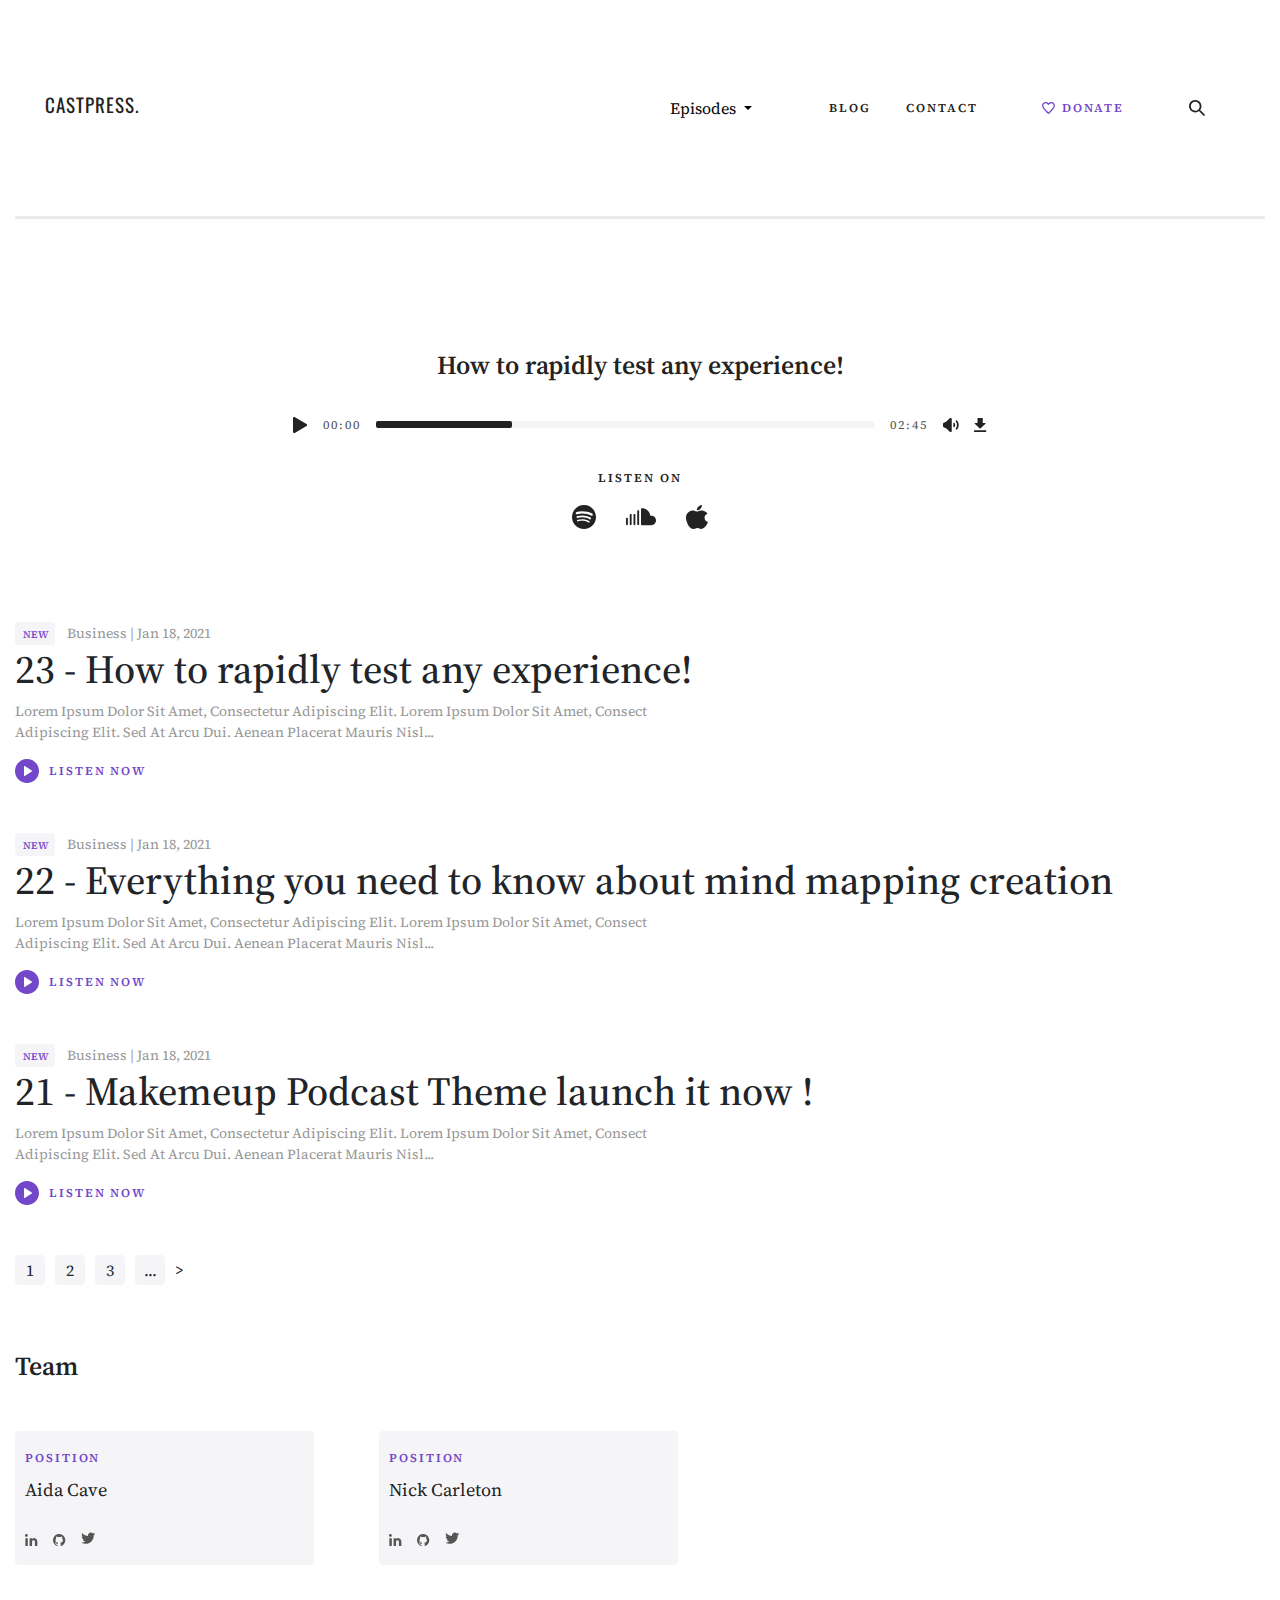
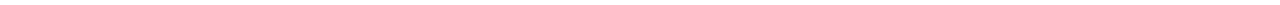
==== index.html @ 705ecdee "team-sec" ====
<!DOCTYPE html>
<html lang="en">

<head>
    <meta charset="UTF-8">
    <meta name="viewport" content="width=device-width, initial-scale=1.0">

    <link href="https://stackpath.bootstrapcdn.com/bootstrap/4.5.2/css/bootstrap.min.css" rel="stylesheet">
    <link rel="stylesheet" href="./styles/style.css">
    <title>CasstPress</title>
</head>

<body>
    <header>
        <nav class="container">
            <div class="nav-box">
                <h5>Castpress.</h5>
                <div class="nav-links">

                    <div class="dropdown">
                        <button class="btn dropdown-toggle" type="button" data-bs-toggle="dropdown"
                            aria-expanded="false">
                            Episodes
                        </button>
                        <ul class="dropdown-menu dropdown-menu-dark">
                            <li><a class="dropdown-item active" href="./index.html">Home</a></li>
                            <li><a class="dropdown-item" href="./pages/about.html">Episode Single</a></li>



                        </ul>
                    </div>
                    <a href="#">Blog</a>
                    <a href="#">Contact</a>
                    <div class="donate">
                        <img src="./assets/icons/heart-icon.svg" alt="">
                        <a href="#">Donate</a>
                    </div>
                    <img src="./assets/icons/search-icon.svg" alt="">

                </div>
            </div>
        </nav>
    </header>
    <section class="pleyslist-sec">
        <div class="pleylist-img">
            <img src="./assets/imgs/section1-img.svg" alt="">
            <h1>How to rapidly test any experience!</h1>
        </div>
        <div class="pleyer-sec">
            <img src="./assets/icons/pley-icon.svg" alt="">
            <p>00:00</p>
            <div class="track-bar">
                <div class="bar"></div>
            </div>
            <p>02:45</p>
            <img src="./assets/icons/volume-icon.svg" alt="">
            <img src="./assets/icons/dowload-icon.svg" alt="">

        </div>
        <div class="music-aps">
            <p>Listen on</p>
            <div>
                <img src="./assets/icons/spotyfy-icon.svg" alt="">
                <img src="./assets/icons/soundcloud-icon.svg" alt="">
                <img src="./assets/icons/apple-icon.svg" alt="">
            </div>

        </div>


    </section>
    <section class="texts-sec container">
        <div class="texts">
            <div class="sec-bc">

                <div class="text-with-bc">
                    <p>New</p>
                </div>
                <p>Business | Jan 18, 2021</p>
            </div>
            <h1>23 - How to rapidly test any experience!</h1>
            <p>Lorem ipsum dolor sit amet, consectetur adipiscing elit. Lorem ipsum dolor sit amet, consect <br>
                adipiscing
                elit.
                Sed at arcu dui. Aenean placerat mauris nisl...</p>
            <div class="listen-now">
                <img src="./assets/icons/little-play button.svg" alt="">
                <h5>listen now</h5>


            </div>
        </div>
        <div class="texts">
            <div class="sec-bc">

                <div class="text-with-bc">
                    <p>New</p>
                </div>
                <p>Business | Jan 18, 2021</p>
            </div>
            <h1>22 - Everything you need to know about mind mapping creation</h1>
            <p>Lorem ipsum dolor sit amet, consectetur adipiscing elit. Lorem ipsum dolor sit amet, consect <br>
                adipiscing
                elit.
                Sed at arcu dui. Aenean placerat mauris nisl...</p>
            <div class="listen-now">
                <img src="./assets/icons/little-play button.svg" alt="">
                <h5>listen now</h5>


            </div>
        </div>
        <div class="texts">
            <div class="sec-bc">

                <div class="text-with-bc">
                    <p>New</p>
                </div>
                <p>Business | Jan 18, 2021</p>
            </div>
            <h1>21 - Makemeup Podcast Theme launch it now ! </h1>
            <p>Lorem ipsum dolor sit amet, consectetur adipiscing elit. Lorem ipsum dolor sit amet, consect <br>
                adipiscing
                elit.
                Sed at arcu dui. Aenean placerat mauris nisl...</p>
            <div class="listen-now">
                <img src="./assets/icons/little-play button.svg" alt="">
                <h5>listen now</h5>


            </div>
        </div>
        <div class="squares-sec">
            <div class="square">
                <p>1</p>

            </div>
            <div class="square">
                <p>2</p>

            </div>
            <div class="square">
                <p>3</p>

            </div>
            <div class="square">
                <p>...</p>

            </div>
            <p>></p>

        </div>
    </section>
    <section class="container team-sec">
        <h1>Team</h1>
        <div class="Team-imgs-sec">
            <div class="imgs">
                <img src="./assets/imgs/team-img1.svg" alt="">
                <div class="imgs-info">
                    <p>Position</p>
                    <h5>Aida Cave</h5>
                    <div>
                        <img src="./assets/icons/in-icon.svg" alt="">
                        <img src="./assets/icons/github-icon.svg" alt="">
                        <img src="./assets/icons/twitter-icon.svg" alt="">
                    </div>

                </div>

            </div>
            <div class="imgs">
                <img src="./assets/imgs/team-img2.svg" alt="">
                <div class="imgs-info">
                    <p>Position</p>
                    <h5>Nick Carleton</h5>
                    <div>
                        <img src="./assets/icons/in-icon.svg" alt="">
                        <img src="./assets/icons/github-icon.svg" alt="">
                        <img src="./assets/icons/twitter-icon.svg" alt="">
                    </div>

                </div>

            </div>


        </div>
    </section>





















    <script src="https://cdn.jsdelivr.net/npm/bootstrap@5.3.3/dist/js/bootstrap.bundle.min.js"
        integrity="sha384-YvpcrYf0tY3lHB60NNkmXc5s9fDVZLESaAA55NDzOxhy9GkcIdslK1eN7N6jIeHz"
        crossorigin="anonymous"></script>

</body>






</body>

</html>
---- styles/style.css ----
@import url('https://fonts.googleapis.com/css2?family=Montserrat:ital,wght@0,100..900;1,100..900&family=Oswald:wght@200..700&family=Poppins:ital,wght@0,100;0,200;0,300;0,400;0,500;0,600;0,700;0,800;0,900;1,100;1,200;1,300;1,400;1,500;1,600;1,700;1,800;1,900&family=Rubik:ital,wght@0,300..900;1,300..900&display=swap');
@import url('https://fonts.googleapis.com/css2?family=Montserrat:ital,wght@0,100..900;1,100..900&family=Oswald:wght@200..700&family=Poppins:ital,wght@0,100;0,200;0,300;0,400;0,500;0,600;0,700;0,800;0,900;1,100;1,200;1,300;1,400;1,500;1,600;1,700;1,800;1,900&family=Rubik:ital,wght@0,300..900;1,300..900&family=Source+Serif+4:ital,opsz,wght@0,8..60,200..900;1,8..60,200..900&display=swap');



* {
    margin: 0;
    padding: 0;
    box-sizing: border-box;
}

body {

    font-family: 'Source serif 4';
    overflow-x: hidden;
}

p {
    margin: 0;
}



.container {
    max-width: 1300px;
    margin: 0 auto;
}

nav div {
    display: flex;
    align-items: center;
    justify-content: space-between;
    padding: 30px;


}

.nav-box {
    border-bottom: 3px solid #eaeaee;
}

nav div h5 {
    font-family: 'Oswald';
    font-weight: 400;
    font-size: 19px;
    letter-spacing: 0.05em;
    text-transform: uppercase;
    color: #222;

}

nav div a {
    font-family: var(--font-family);
    font-weight: 600;
    font-size: 12px;
    letter-spacing: 0.16em;
    text-transform: uppercase;
    color: #222;
}

.nav-links {
    display: flex;
    align-items: center;
    gap: 35px;
}

.donate {
    display: flex;
    align-items: center;
    gap: 7px;
}

.donate a {
    color: #7247CA;
}

.dropdown button {
    background-color: transparent;
    color: black;
    border: none;
}

.pleylist-img {
    display: flex;
    align-items: center;
    justify-content: center;
    flex-direction: column;
}

.pleylist-img img {
    margin-bottom: 35px;
    margin-top: 95px;
}

.pleylist-img h1 {
    font-family: var(--font-family);
    font-weight: 600;
    font-size: 26px;
    line-height: 123%;
    text-align: center;
    color: #222;
    margin-bottom: 35px;
}

.pleyer-sec {
    display: flex;
    align-items: center;
    justify-content: center;
    gap: 15px;

}


.pleyer-sec p {
    font-family: var(--font-family);
    font-weight: 400;
    font-size: 12px;
    letter-spacing: 0.16em;
    text-transform: uppercase;
    color: #555;
}

.track-bar {
    border-radius: 2px;
    width: 499px;
    height: 7px;
    background-color: #f5f5f7;
}

.bar {
    border-radius: 2px;
    width: 136px;
    height: 7px;
    background-color: #222;
}

.music-aps {
    display: flex;
    align-items: center;
    justify-content: center;
    flex-direction: column;
    margin-top: 35px;
}

.music-aps p {
    font-family: 'Source serif 4';
    font-weight: 600;
    font-size: 12px;
    letter-spacing: 0.16em;
    text-transform: uppercase;
    color: #222;
}

.music-aps div {
    display: flex;
    align-items: center;
    gap: 30px;
    margin-top: 15px;
}

.text-with-bc {
    border-radius: 3px;
    width: 40px;
    height: 23px;
    padding: 8px;
    background: #f5f5f7;
    display: flex;
    align-items: center;
    justify-content: center;

}



.sec-bc {
    display: flex;
    align-items: center;
    gap: 12px;


}

.sec-bc p {
    font-family: var(--font-family);
    font-weight: 400;
    font-size: 14px;
    text-transform: capitalize;
    color: #979797;
}

.texts p {
    font-family: var(--font-family);
    font-weight: 400;
    font-size: 14px;
    text-transform: capitalize;
    color: #979797;
}

.texts {
    margin-bottom: 50px;
}

.text-with-bc p {
    font-family: var(--font-family);
    font-weight: 600;
    font-size: 10px;
    text-transform: uppercase;
    color: #7247ca;
    margin-top: 10px;
    width: 100%;
    height: 100%;
    margin-bottom: 15px;
}

.sec-bc h1 {
    font-family: var(--font-family);
    font-weight: 600;
    font-size: 21px;
    line-height: 119%;
    color: #222;
    margin: 14px 0 12px;
}


.listen-now {
    display: flex;
    align-items: center;
    gap: 10px;
    margin-top: 16px;
}

.listen-now h5 {
    font-family: var(--font-family);
    font-weight: 600;
    font-size: 12px;
    letter-spacing: 0.16em;
    text-transform: uppercase;
    color: #7247ca;
    margin-bottom: 0;
}

.texts-sec {
    margin-top: 90px;
}

.squares-sec {
    display: flex;
    align-items: center;
    gap: 10px;
}

.square {
    border-radius: 4px;
    width: 30px;
    height: 30px;
    background-color: #f5f5f7;

    display: flex;
    align-items: center;
    justify-content: center;
}

.Team-imgs-sec {
    display: flex;
    align-items: center;

    gap: 65px;

}



.team-sec {
    margin-top: 65px;
    margin-bottom: 40px;
}

.team-sec h1 {
    font-family: var(--font-family);
    font-weight: 600;
    font-size: 26px;
    line-height: 123%;
    color: #222;
    margin-bottom: 25px;
}

.imgs-info {
    padding: 10px;
    width: 299px;
    height: 134px;
    border-radius: 4px;
    background-color: #f5f5f7;
}

.imgs-info p {
    font-family: var(--font-family);
    font-weight: 600;
    font-size: 12px;
    letter-spacing: 0.16em;
    text-transform: uppercase;
    color: #7247ca;
    margin: 8px 0 12px;
}

.imgs-info h5 {
    font-family: var(--font-family);
    font-weight: 400;
    font-size: 18px;
    color: #222;
}

.imgs-info div {
    display: flex;
    align-items: center;
    gap: 15px;
    margin-top: 30px;
}

.imgs-info div img {
    cursor: pointer;
}

.imgs:hover {
    transform: scale(1.1);
    transition: all 0.3s ease-in-out;
}
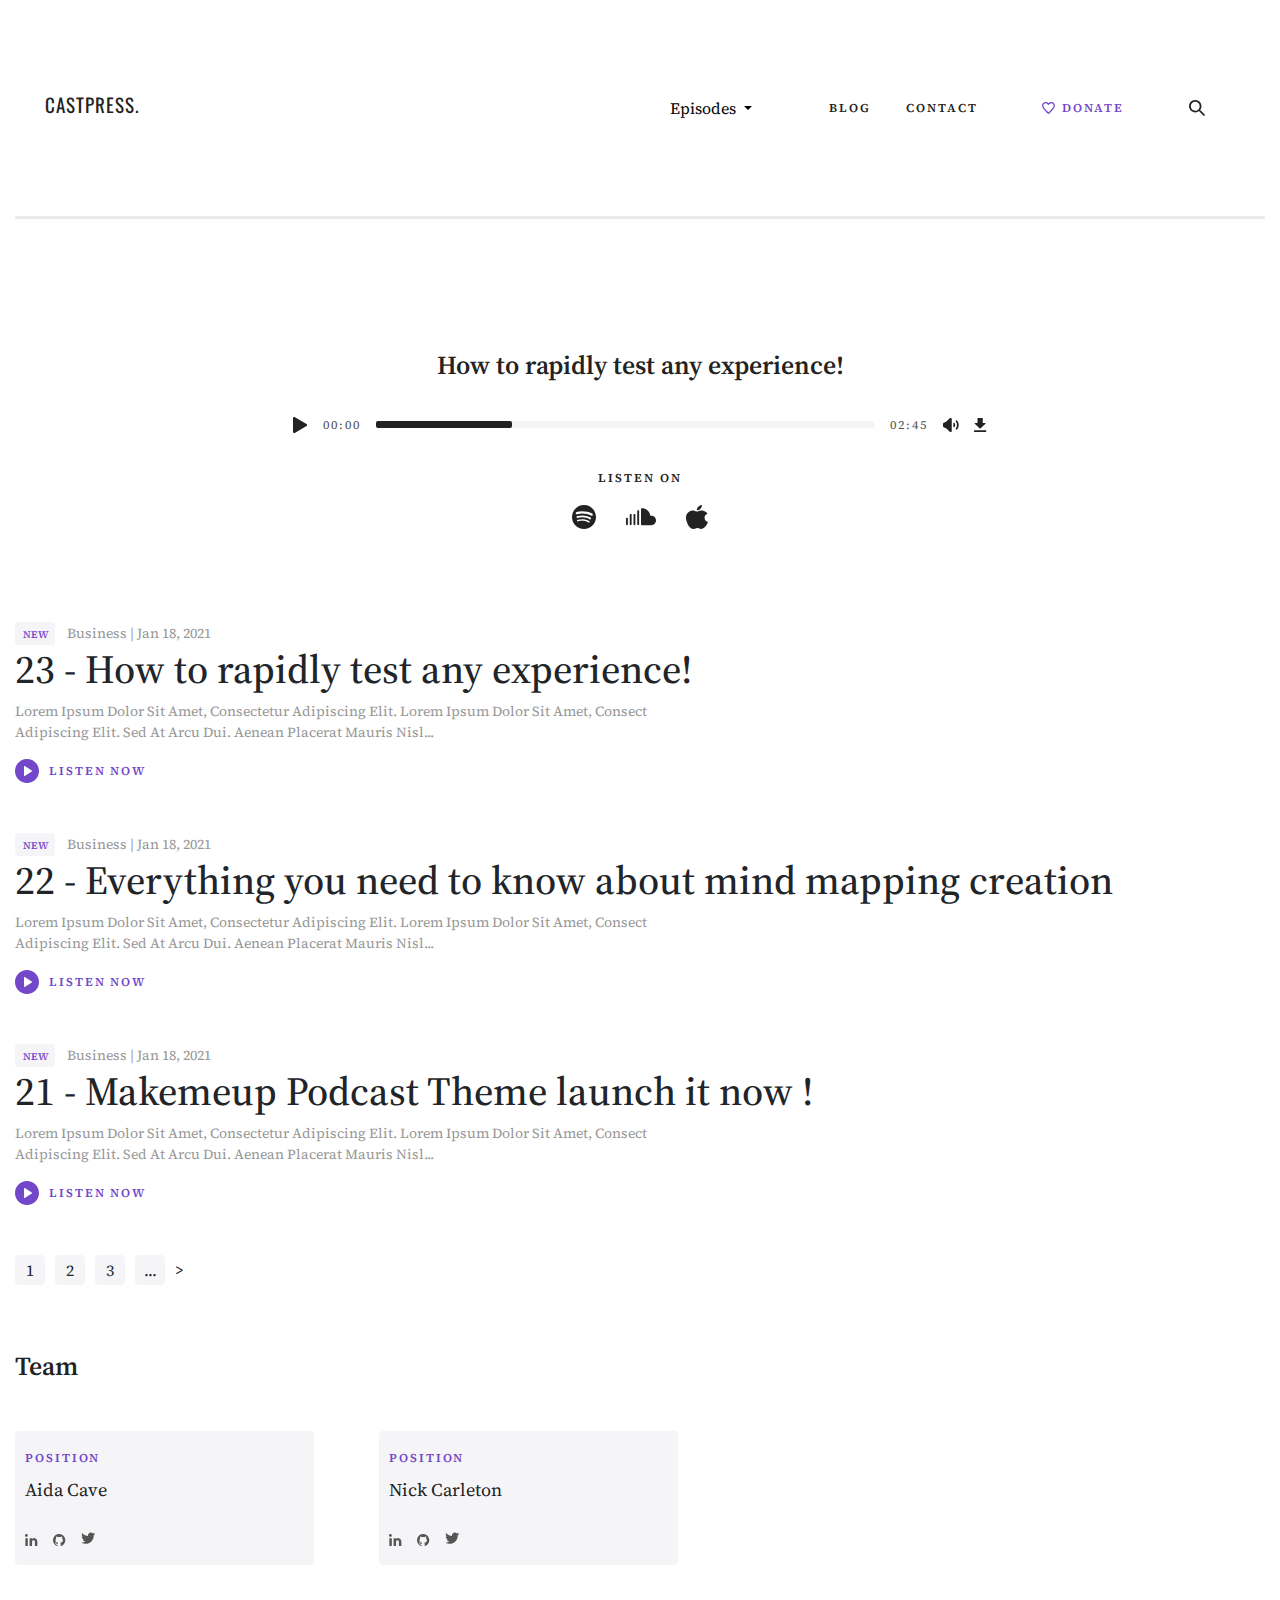
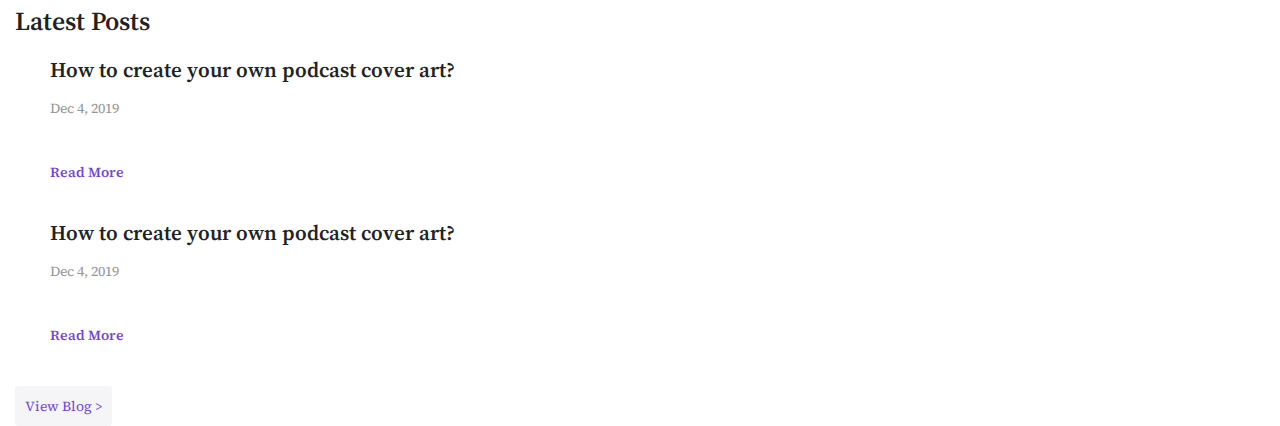
==== commit c4c6439c: "last section" ====
--- a/index.html
+++ b/index.html
@@ -187,6 +187,31 @@
 
         </div>
     </section>
+    <section class="last-news-sec container">
+        <h1>Latest Posts</h1>
+        <div class="last-news">
+            <img src="./assets/imgs/last-news-clock.svg" alt="">
+            <div class="last-news-text">
+                <h5>How to create your own podcast cover art?</h5>
+                <p>Dec 4, 2019</p>
+                <a href="#">Read More</a>
+
+            </div>
+
+        </div>
+        <div style="margin-bottom: 45px;" class="last-news">
+            <img src="./assets/imgs/last-new-earspuds.svg" alt="">
+            <div class="last-news-text">
+                <h5>How to create your own podcast cover art?</h5>
+                <p>Dec 4, 2019</p>
+                <a href="#">Read More</a>
+
+            </div>
+
+        </div>
+        <a class="news-btn" href="#">View Blog ></a>
+
+    </section>
 
 
 
--- a/styles/style.css
+++ b/styles/style.css
@@ -323,4 +323,63 @@
 .imgs:hover {
     transform: scale(1.1);
     transition: all 0.3s ease-in-out;
+}
+
+.last-news {
+    display: flex;
+
+    gap: 35px;
+    margin-bottom: 35px;
+}
+
+.last-news-sec h1 {
+    font-family: var(--font-family);
+    font-weight: 600;
+    font-size: 26px;
+    line-height: 123%;
+    color: #222;
+    margin-top: 40px;
+    margin-bottom: 20px;
+}
+
+.last-news h5 {
+    font-family: var(--font-family);
+    font-weight: 600;
+    font-size: 21px;
+    line-height: 119%;
+    color: #222;
+}
+
+.last-news p {
+    font-family: var(--font-family);
+    font-weight: 400;
+    font-size: 14px;
+    text-transform: capitalize;
+    color: #979797;
+    margin-top: 16px;
+    margin-bottom: 40px;
+}
+
+.last-news-text a {
+    font-family: var(--font-family);
+    font-weight: 600;
+    font-size: 14px;
+    line-height: 179%;
+    color: #7247ca;
+
+
+}
+
+.news-btn {
+    border-radius: 3px;
+    width: 106px;
+    height: 34px;
+    background: #f5f5f7;
+    padding: 10px;
+    margin-top: 45px;
+    font-family: var(--font-family);
+    font-weight: 400;
+    font-size: 14px;
+    text-transform: capitalize;
+    color: #7247ca;
 }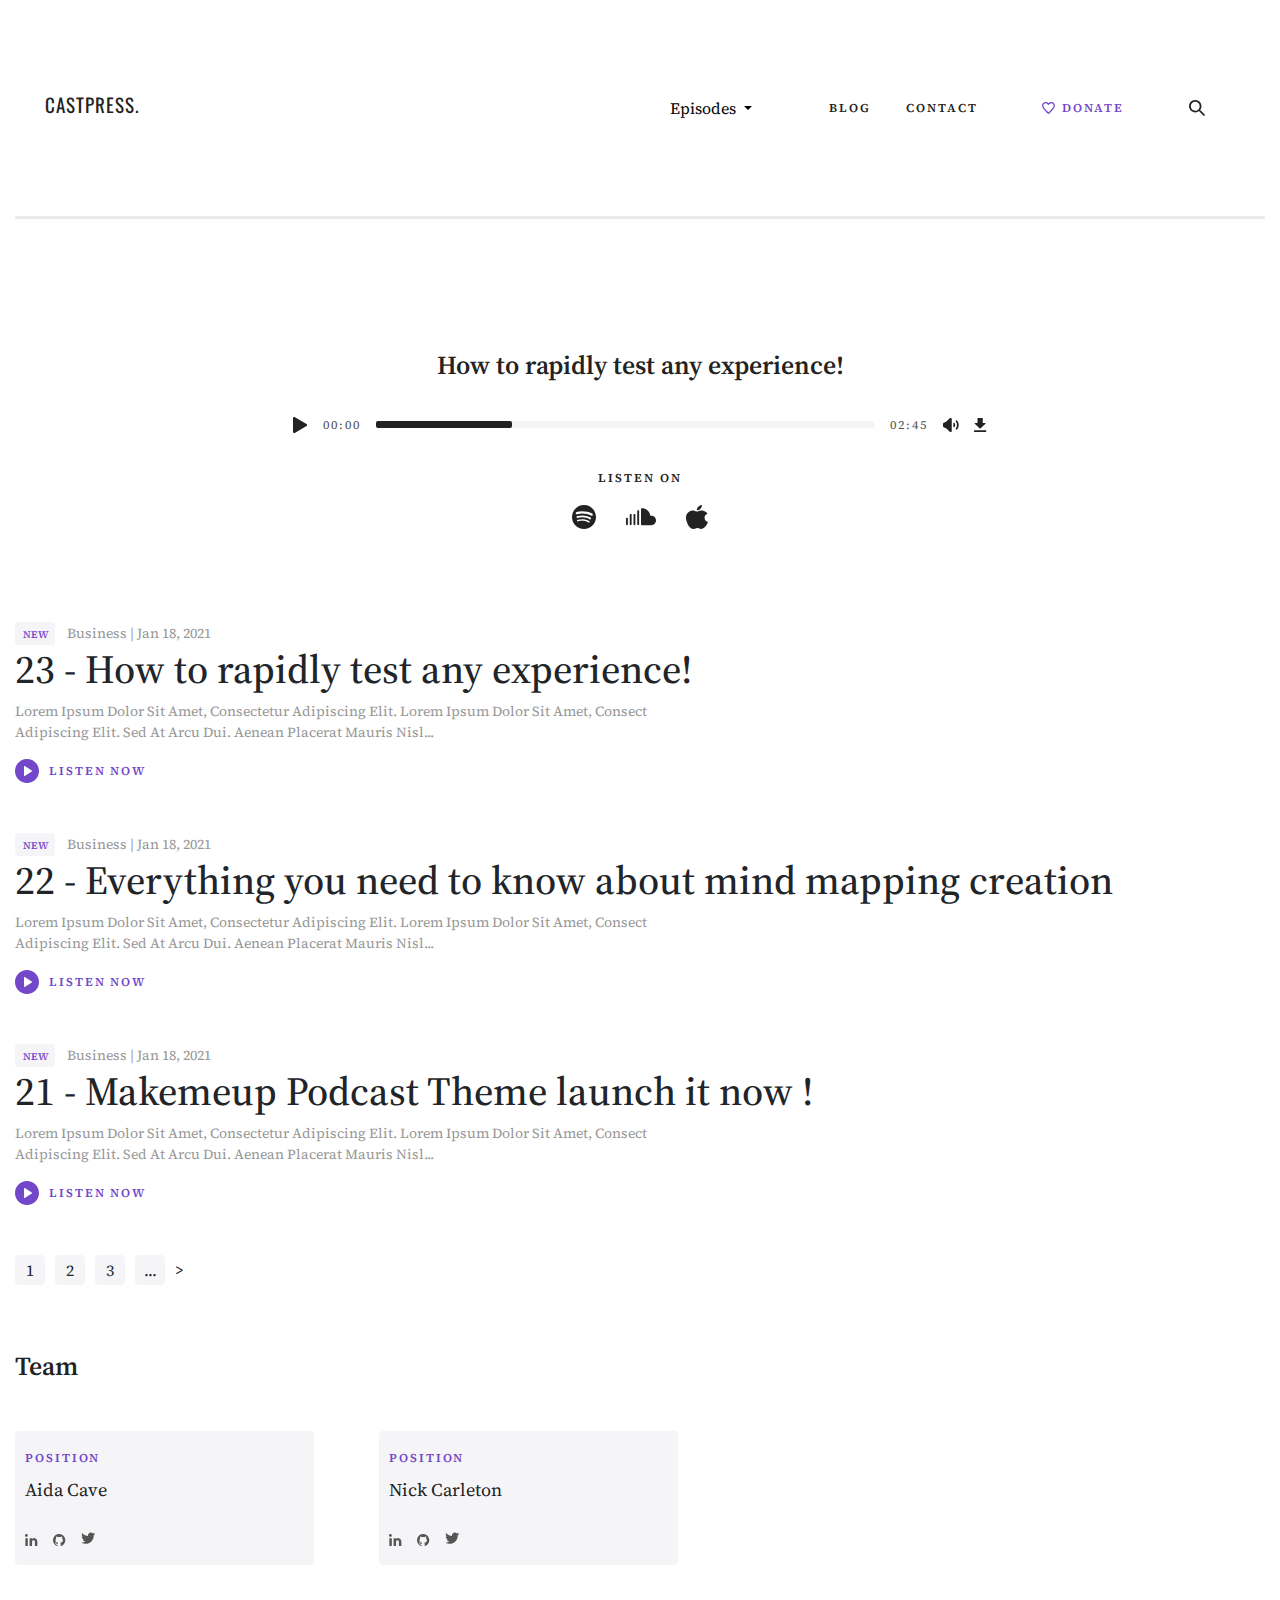
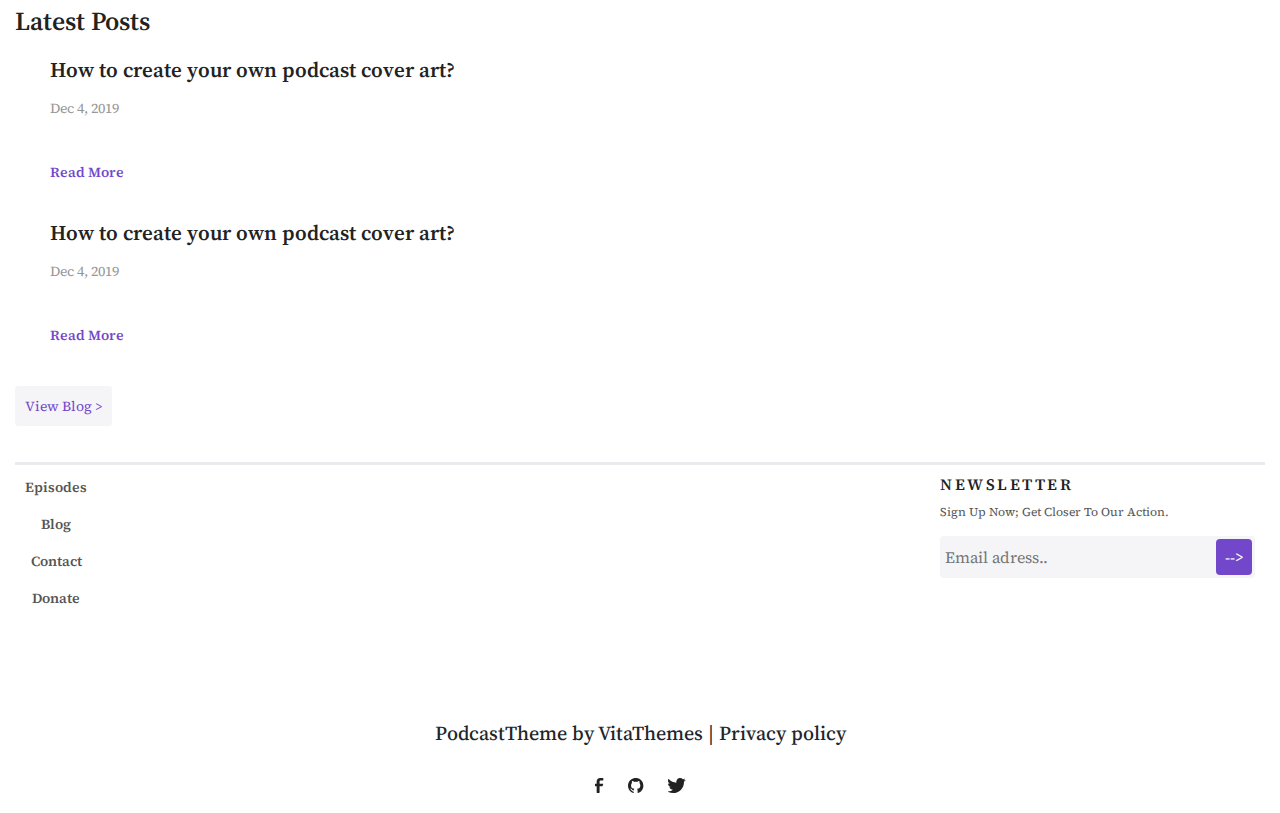
==== commit 8031d3f7: "footer-sec" ====
--- a/index.html
+++ b/index.html
@@ -212,6 +212,37 @@
         <a class="news-btn" href="#">View Blog ></a>
 
     </section>
+    <footer class="container">
+        <div class="footer-sec">
+
+            <div class="footer-links">
+                <a href="#">Episodes</a>
+                <a href="#">Blog</a>
+                <a href="#">Contact</a>
+                <a href="#">Donate</a>
+
+            </div>
+            <div class="footer-input">
+                <h5>Newsletter</h5>
+                <p>Sign up now; get closer to our action.</p>
+                <div class="input">
+                    <input type="text" name="" id="" placeholder="Email adress..">
+                    <button>--></button>
+
+                </div>
+
+            </div>
+        </div>
+        <div class="footer-apps">
+            <h5>PodcastTheme by VitaThemes | Privacy policy </h5>
+            <div>
+                <img src="./assets/imgs/feysbook-icon.svg" alt="">
+                <img src="./assets/imgs/git-hub-icon.svg" alt="">
+                <img src="./assets/imgs/twitter-icon.svg" alt="">
+            </div>
+        </div>
+
+    </footer>
 
 
 
--- a/styles/style.css
+++ b/styles/style.css
@@ -382,4 +382,96 @@
     font-size: 14px;
     text-transform: capitalize;
     color: #7247ca;
+    margin-bottom: 45px;
+}
+
+.footer-sec {
+    border-top: 3px solid #eaeaee;
+
+    display: flex;
+    padding: 10px;
+    justify-content: space-between;
+    margin-top: 45px;
+
+
+}
+
+.footer-links {
+    display: flex;
+    align-items: center;
+    justify-content: left;
+    flex-direction: column;
+    gap: 12px;
+
+}
+
+.footer-links a {
+    font-family: var(--font-family);
+    font-weight: 600;
+    font-size: 14px;
+    line-height: 179%;
+    color: #555;
+}
+
+.footer-input h5 {
+    font-family: var(--font-family);
+    font-weight: 600;
+    font-size: 16px;
+    letter-spacing: 0.16em;
+    text-transform: uppercase;
+    color: #222;
+    margin-bottom: 9px;
+}
+
+.footer-input p {
+    font-family: var(--font-family);
+    font-weight: 400;
+    font-size: 12px;
+    text-transform: capitalize;
+    color: #555;
+    margin-bottom: 15px;
+}
+
+.footer-input .input input {
+    border-radius: 4px;
+    width: 315px;
+    height: 42px;
+    background: #f5f5f7;
+    border: none;
+    padding: 5px;
+    position: relative;
+
+}
+
+.footer-input .input {
+    position: relative;
+}
+
+.footer-input button {
+    border-radius: 4px;
+    width: 36px;
+    height: 36px;
+    background: #7247ca;
+    color: white;
+    border: none;
+    position: absolute;
+    top: 3px;
+    right: 3px;
+}
+
+.footer-apps {
+    display: flex;
+    align-items: center;
+    justify-content: center;
+    flex-direction: column;
+    gap: 25px;
+    margin-top: 100px;
+}
+
+.footer-apps div {
+    display: flex;
+    align-items: center;
+    gap: 24px;
+    margin-bottom: 20px;
+    cursor: pointer;
 }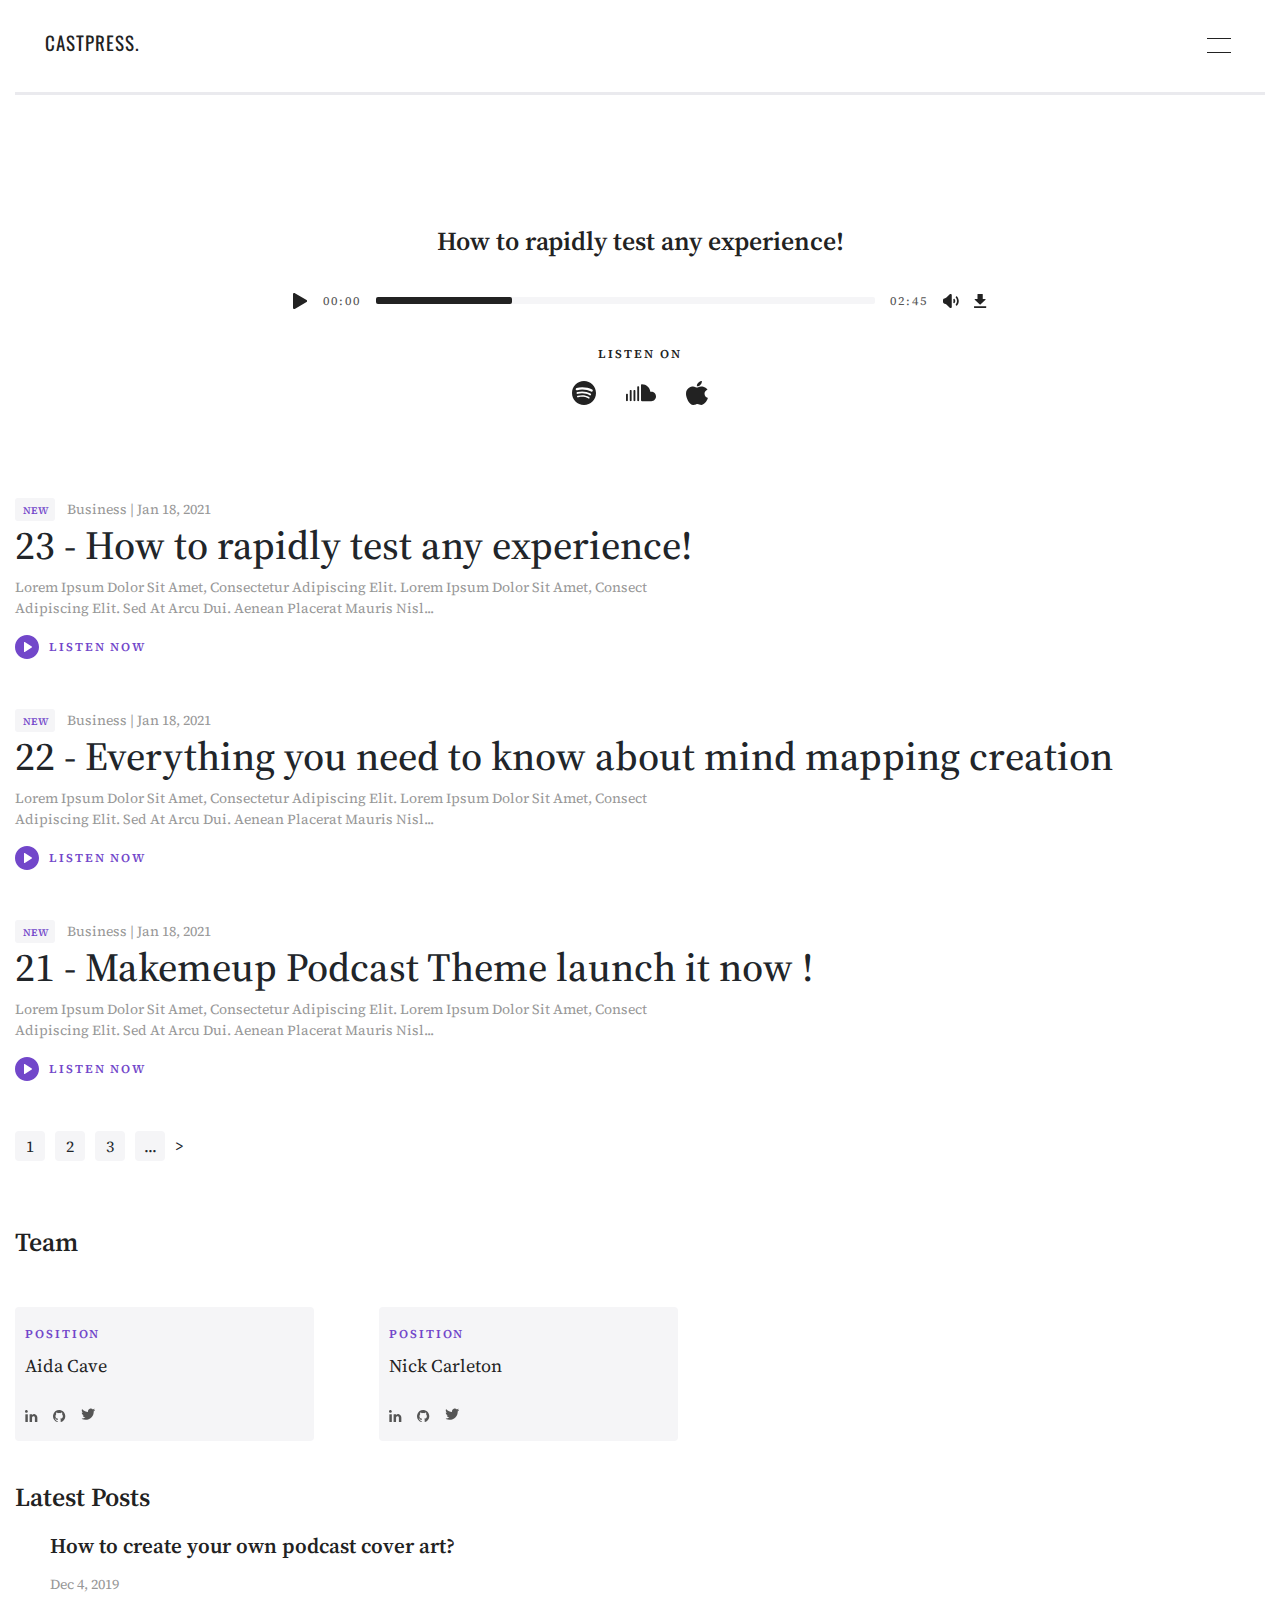
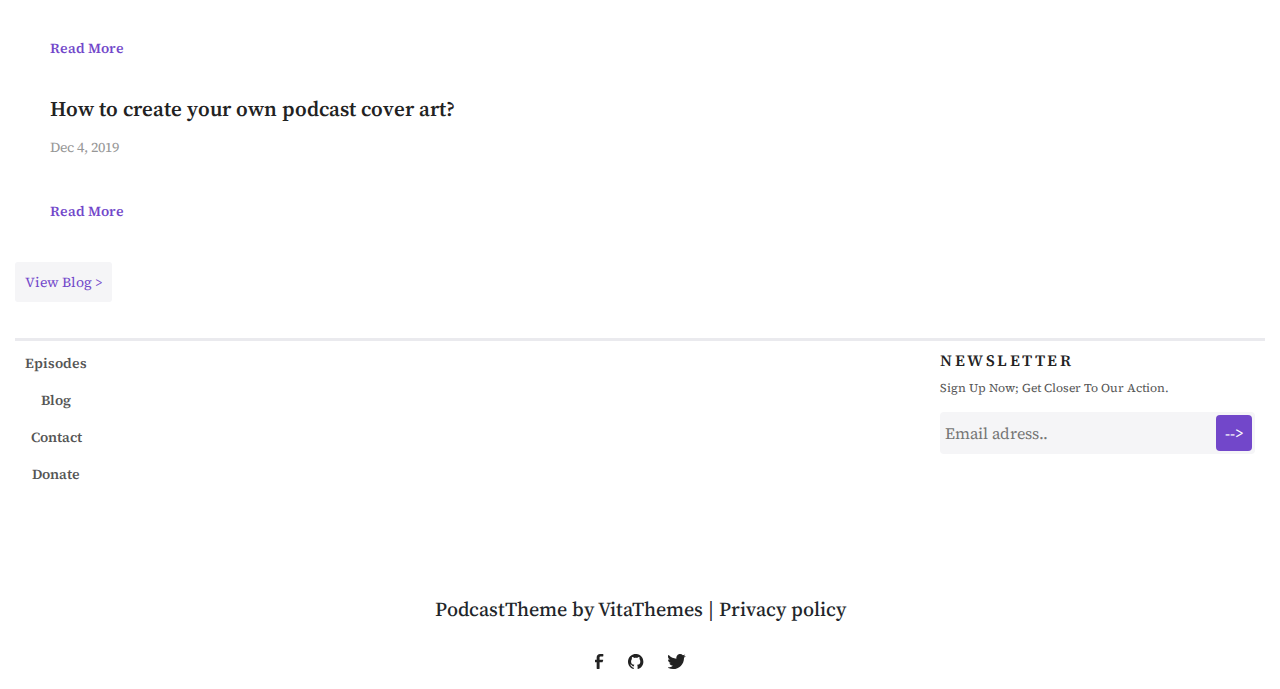
==== commit 092c4c07: "mobile-menu" ====
--- a/index.html
+++ b/index.html
@@ -15,36 +15,47 @@
         <nav class="container">
             <div class="nav-box">
                 <h5>Castpress.</h5>
-                <div class="nav-links">
-
-                    <div class="dropdown">
-                        <button class="btn dropdown-toggle" type="button" data-bs-toggle="dropdown"
-                            aria-expanded="false">
-                            Episodes
-                        </button>
-                        <ul class="dropdown-menu dropdown-menu-dark">
-                            <li><a class="dropdown-item active" href="./index.html">Home</a></li>
-                            <li><a class="dropdown-item" href="./pages/about.html">Episode Single</a></li>
-
-
-
-                        </ul>
+                <img class="menu" src="./assets/imgs/Menu.svg" alt="" />
+                <div class="menu-mobile">
+                    <div class="menu-mobile__header">
+                        <h2>Logo</h2>
+                        <img class="close" src="./assets/imgs/close-svg.svg" alt="" />
                     </div>
-                    <a href="#">Blog</a>
-                    <a href="#">Contact</a>
-                    <div class="donate">
-                        <img src="./assets/icons/heart-icon.svg" alt="">
-                        <a href="#">Donate</a>
+                    <nav class="nav_mobile">
+                        <a href="#">Home</a>
+                        <a href="#">About</a>
+                        <a href="#">Contact</a>
+                    </nav>
+                    <div class="nav-links">
+
+                        <div class="dropdown">
+                            <button class="btn dropdown-toggle" type="button" data-bs-toggle="dropdown"
+                                aria-expanded="false">
+                                Episodes
+                            </button>
+                            <ul class="dropdown-menu dropdown-menu-dark">
+                                <li><a class="dropdown-item active" href="./index.html">Home</a></li>
+                                <li><a class="dropdown-item" href="./pages/about.html">Episode Single</a></li>
+
+
+
+                            </ul>
+                        </div>
+                        <a href="#">Blog</a>
+                        <a href="#">Contact</a>
+                        <div class="donate">
+                            <img src="./assets/icons/heart-icon.svg" alt="">
+                            <a href="#">Donate</a>
+                        </div>
+                        <img src="./assets/icons/search-icon.svg" alt="">
+
                     </div>
-                    <img src="./assets/icons/search-icon.svg" alt="">
-
-                </div>
-            </div>
+                </div>
         </nav>
     </header>
     <section class="pleyslist-sec">
         <div class="pleylist-img">
-            <img src="./assets/imgs/section1-img.svg" alt="">
+            <img class="animated-img" src="./assets/imgs/section1-img.svg" alt="">
             <h1>How to rapidly test any experience!</h1>
         </div>
         <div class="pleyer-sec">
@@ -262,7 +273,23 @@
 
 
 
-
+    <script>
+        const menu = document.querySelector(".menu");
+        const menuMobile = document.querySelector(".menu-mobile");
+        const close = document.querySelector(".close");
+        const img = document.querySelector("animated-img");
+
+        menu.addEventListener("click", () => {
+            menuMobile.classList.add("active");
+            document.body.style.overflow = "hidden";
+            img.classList.add("none");
+        });
+
+        close.addEventListener("click", () => {
+            menuMobile.classList.remove("active");
+            document.body.style.overflowY = "auto";
+        });
+    </script>
 
     <script src="https://cdn.jsdelivr.net/npm/bootstrap@5.3.3/dist/js/bootstrap.bundle.min.js"
         integrity="sha384-YvpcrYf0tY3lHB60NNkmXc5s9fDVZLESaAA55NDzOxhy9GkcIdslK1eN7N6jIeHz"
--- a/styles/style.css
+++ b/styles/style.css
@@ -110,6 +110,23 @@
 
 }
 
+.animated-img {
+    border-radius: 50%;
+    animation-name: rotate;
+    animation: rotate 6s linear infinite;
+
+}
+
+@keyframes rotate {
+    from {
+        transform: rotate(0deg);
+    }
+
+    to {
+        transform: rotate(360deg);
+    }
+
+}
 
 .pleyer-sec p {
     font-family: var(--font-family);
@@ -140,6 +157,11 @@
     justify-content: center;
     flex-direction: column;
     margin-top: 35px;
+}
+
+.music-aps img:hover {
+    transform: scale(1.1);
+    transition: all 0.3s ease;
 }
 
 .music-aps p {
@@ -221,6 +243,9 @@
     margin: 14px 0 12px;
 }
 
+.texts h1:hover {
+    color: #7247CA;
+}
 
 .listen-now {
     display: flex;
@@ -474,4 +499,74 @@
     gap: 24px;
     margin-bottom: 20px;
     cursor: pointer;
+}
+
+
+/* ustoz */
+.menu-mobile {
+    display: none;
+    position: absolute;
+    top: 0;
+    left: 0;
+    width: 100vw;
+    height: 100vh;
+    background-color: white;
+    transform: translateY(-100vh);
+    transition: all 0.3s ease-in-out;
+}
+
+.menu-mobile.active {
+    transform: translateY(0);
+}
+
+.menu-mobile__header {
+    display: flex;
+    justify-content: space-between;
+    align-items: center;
+    padding: 20px 40px;
+}
+
+.menu-mobile__header .close {
+    cursor: pointer;
+}
+
+.menu-mobile nav {
+    height: calc(100vh - 72px);
+    display: flex;
+    flex-direction: column;
+    gap: 20px;
+    justify-content: center;
+    align-items: center;
+}
+
+.none {
+    display: none;
+}
+
+.menu-mobile nav a {
+    text-decoration: none;
+    color: black;
+}
+
+@media (max-width: 768px) {
+    header {
+        padding: 20px 40px;
+    }
+
+    header .menu-mobile {
+        display: block;
+    }
+
+
+    header .menu {
+        display: inline-block;
+    }
+
+    header .nav {
+        display: none;
+    }
+
+    .nav-links {
+        display: none;
+    }
 }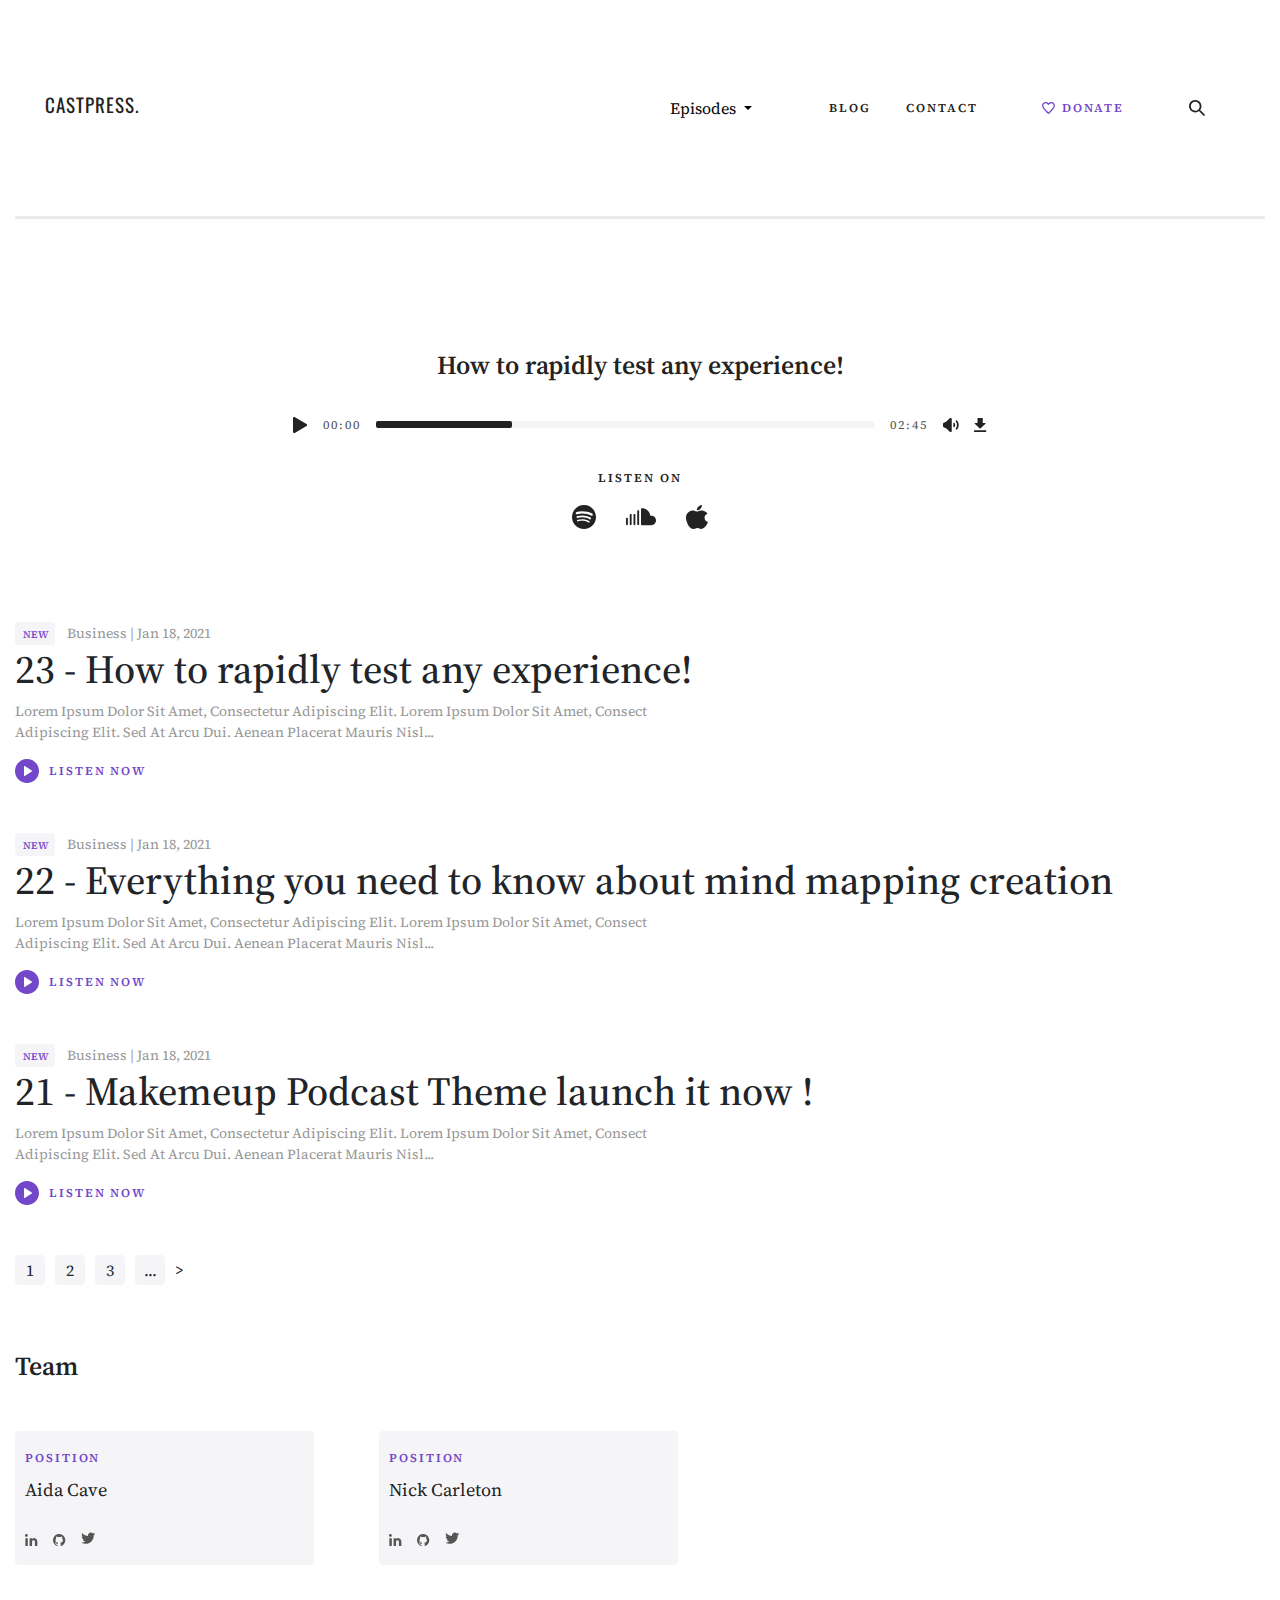
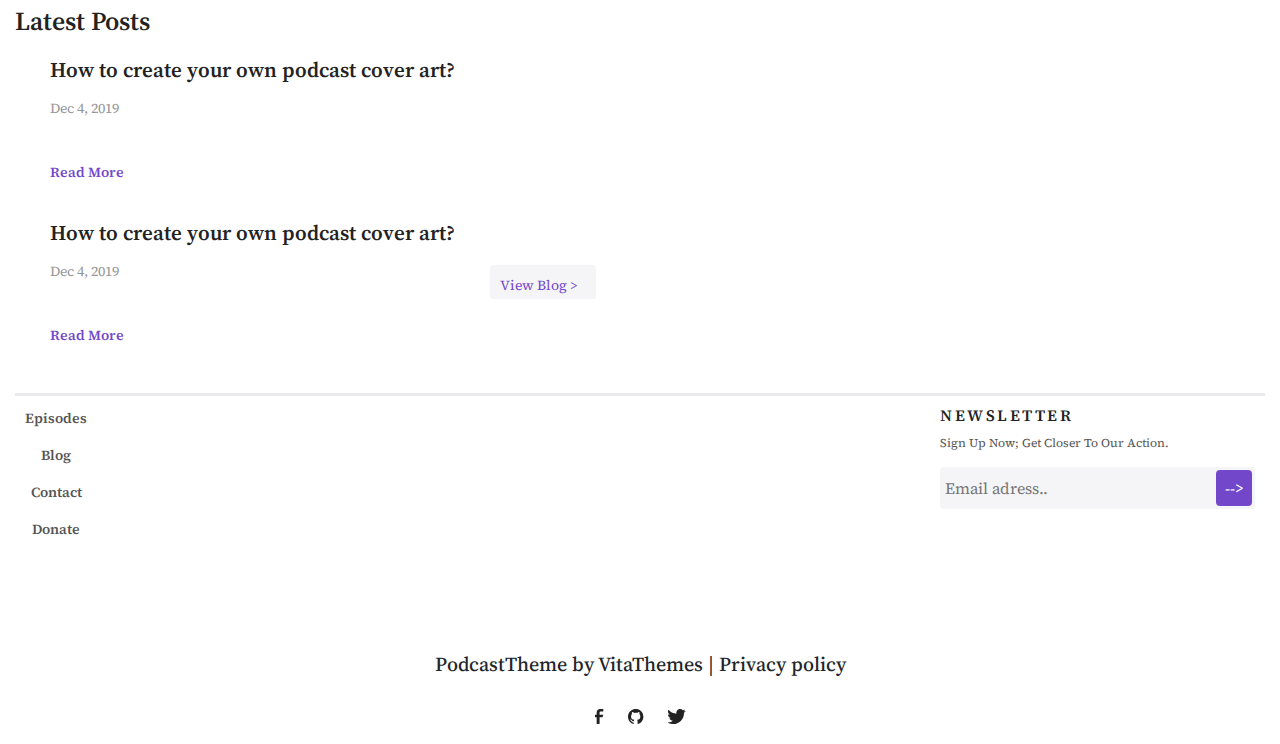
==== commit 4ce51bfe: "done" ====
--- a/index.html
+++ b/index.html
@@ -12,57 +12,59 @@
 
 <body>
     <header>
-        <nav class="container">
+        <nav class="container mb-container">
             <div class="nav-box">
                 <h5>Castpress.</h5>
                 <img class="menu" src="./assets/imgs/Menu.svg" alt="" />
                 <div class="menu-mobile">
                     <div class="menu-mobile__header">
-                        <h2>Logo</h2>
+                        <h2>Castpress</h2>
                         <img class="close" src="./assets/imgs/close-svg.svg" alt="" />
                     </div>
                     <nav class="nav_mobile">
-                        <a href="#">Home</a>
-                        <a href="#">About</a>
-                        <a href="#">Contact</a>
+                        <a href="./index.html">Home</a>
+                        <a href="./pages/about.html">Single page</a>
+
                     </nav>
-                    <div class="nav-links">
-
-                        <div class="dropdown">
-                            <button class="btn dropdown-toggle" type="button" data-bs-toggle="dropdown"
-                                aria-expanded="false">
-                                Episodes
-                            </button>
-                            <ul class="dropdown-menu dropdown-menu-dark">
-                                <li><a class="dropdown-item active" href="./index.html">Home</a></li>
-                                <li><a class="dropdown-item" href="./pages/about.html">Episode Single</a></li>
-
-
-
-                            </ul>
-                        </div>
-                        <a href="#">Blog</a>
-                        <a href="#">Contact</a>
-                        <div class="donate">
-                            <img src="./assets/icons/heart-icon.svg" alt="">
-                            <a href="#">Donate</a>
-                        </div>
-                        <img src="./assets/icons/search-icon.svg" alt="">
-
-                    </div>
-                </div>
+
+                </div>
+                <div class="nav-links mb-nav-links">
+
+                    <div class="dropdown">
+                        <button class="btn dropdown-toggle" type="button" data-bs-toggle="dropdown"
+                            aria-expanded="false">
+                            Episodes
+                        </button>
+                        <ul class="dropdown-menu dropdown-menu-dark">
+                            <li><a class="dropdown-item active" href="./index.html">Home</a></li>
+                            <li><a class="dropdown-item" href="./pages/about.html">Episode Single</a></li>
+
+
+
+                        </ul>
+                    </div>
+                    <a href="#">Blog</a>
+                    <a href="#">Contact</a>
+                    <div class="donate">
+                        <img src="./assets/icons/heart-icon.svg" alt="">
+                        <a href="#">Donate</a>
+                    </div>
+                    <img src="./assets/icons/search-icon.svg" alt="">
+
+                </div>
+            </div>
         </nav>
     </header>
-    <section class="pleyslist-sec">
-        <div class="pleylist-img">
+    <section class="pleyslist-sec mb-container">
+        <div class="pleylist-img mb-pleylist-img">
             <img class="animated-img" src="./assets/imgs/section1-img.svg" alt="">
             <h1>How to rapidly test any experience!</h1>
         </div>
-        <div class="pleyer-sec">
+        <div class="pleyer-sec mb-player">
             <img src="./assets/icons/pley-icon.svg" alt="">
             <p>00:00</p>
-            <div class="track-bar">
-                <div class="bar"></div>
+            <div class="track-bar mb-track-bar">
+                <div class="bar mb-bar"></div>
             </div>
             <p>02:45</p>
             <img src="./assets/icons/volume-icon.svg" alt="">
@@ -81,8 +83,8 @@
 
 
     </section>
-    <section class="texts-sec container">
-        <div class="texts">
+    <section class="texts-sec container mb-container">
+        <div class="texts mb-texts">
             <div class="sec-bc">
 
                 <div class="text-with-bc">
@@ -102,7 +104,7 @@
 
             </div>
         </div>
-        <div class="texts">
+        <div class="texts mb-texts">
             <div class="sec-bc">
 
                 <div class="text-with-bc">
@@ -122,7 +124,7 @@
 
             </div>
         </div>
-        <div class="texts">
+        <div class="texts mb-texts">
             <div class="sec-bc">
 
                 <div class="text-with-bc">
@@ -163,9 +165,9 @@
 
         </div>
     </section>
-    <section class="container team-sec">
+    <section class="container team-sec mb-container mb-team-sec">
         <h1>Team</h1>
-        <div class="Team-imgs-sec">
+        <div class="Team-imgs-sec mb-Team-imgs-sec">
             <div class="imgs">
                 <img src="./assets/imgs/team-img1.svg" alt="">
                 <div class="imgs-info">
@@ -198,9 +200,9 @@
 
         </div>
     </section>
-    <section class="last-news-sec container">
+    <section class="last-news-sec container mb-container">
         <h1>Latest Posts</h1>
-        <div class="last-news">
+        <div class="last-news mb-lastnews">
             <img src="./assets/imgs/last-news-clock.svg" alt="">
             <div class="last-news-text">
                 <h5>How to create your own podcast cover art?</h5>
@@ -210,7 +212,7 @@
             </div>
 
         </div>
-        <div style="margin-bottom: 45px;" class="last-news">
+        <div style="margin-bottom: 45px;" class="last-news mb-lastnews">
             <img src="./assets/imgs/last-new-earspuds.svg" alt="">
             <div class="last-news-text">
                 <h5>How to create your own podcast cover art?</h5>
@@ -219,14 +221,14 @@
 
             </div>
 
-        </div>
-        <a class="news-btn" href="#">View Blog ></a>
+            <a class="news-btn" href="#">View Blog ></a>
+        </div>
 
     </section>
-    <footer class="container">
-        <div class="footer-sec">
-
-            <div class="footer-links">
+    <footer class="container mb-container">
+        <div class="footer-sec mb-footer-sec">
+
+            <div class="footer-links mb-footer-links">
                 <a href="#">Episodes</a>
                 <a href="#">Blog</a>
                 <a href="#">Contact</a>
@@ -277,17 +279,20 @@
         const menu = document.querySelector(".menu");
         const menuMobile = document.querySelector(".menu-mobile");
         const close = document.querySelector(".close");
-        const img = document.querySelector("animated-img");
+        const animatedImg = document.querySelector(".animated-img");
+
 
         menu.addEventListener("click", () => {
             menuMobile.classList.add("active");
             document.body.style.overflow = "hidden";
-            img.classList.add("none");
+            animatedImg.classList.add("hidden");
+
         });
 
         close.addEventListener("click", () => {
             menuMobile.classList.remove("active");
             document.body.style.overflowY = "auto";
+            animatedImg.classList.remove("hidden");
         });
     </script>
 
--- a/styles/style.css
+++ b/styles/style.css
@@ -13,6 +13,8 @@
 
     font-family: 'Source serif 4';
     overflow-x: hidden;
+    cursor: url('../assets/icons/free-icon-tone-12153523.png'), auto;
+
 }
 
 p {
@@ -26,12 +28,12 @@
     margin: 0 auto;
 }
 
+
 nav div {
     display: flex;
     align-items: center;
     justify-content: space-between;
     padding: 30px;
-
 
 }
 
@@ -524,6 +526,7 @@
     justify-content: space-between;
     align-items: center;
     padding: 20px 40px;
+
 }
 
 .menu-mobile__header .close {
@@ -539,16 +542,29 @@
     align-items: center;
 }
 
-.none {
-    display: none;
-}
+
 
 .menu-mobile nav a {
     text-decoration: none;
     color: black;
 }
 
+.menu {
+    display: none;
+}
+
+.hidden {
+    display: none;
+}
+
+
 @media (max-width: 768px) {
+    .mb-container {
+        max-width: 600px;
+        margin: 0 auto;
+        border: 1px solid red;
+    }
+
     header {
         padding: 20px 40px;
     }
@@ -566,7 +582,72 @@
         display: none;
     }
 
-    .nav-links {
+    .mb-nav-links {
         display: none;
     }
+
+    .menu {
+        display: block;
+    }
+
+    .mb-player {
+        width: 100%;
+    }
+
+    .mb-pleylist-img h1 {
+        font-family: var(--font-family);
+        font-weight: 600;
+        font-size: 26px;
+        line-height: 123%;
+        text-align: center;
+        color: #222;
+    }
+
+    .mb-track-bar {
+        border-radius: 2px;
+        width: 146px;
+        height: 7px;
+    }
+
+    .mb-bar {
+        border-radius: 2px;
+        width: 21px;
+        height: 7px;
+    }
+
+    .mb-texts {
+        width: 100%;
+    }
+
+    .mb-Team-imgs-sec {
+        display: flex;
+        align-items: center;
+        justify-content: center;
+        flex-direction: column;
+    }
+
+    .mb-team-sec h1 {
+        margin-top: 30px;
+    }
+
+    .mb-lastnews {
+        width: 100%;
+        display: flex;
+        align-items: center;
+
+        flex-direction: column;
+    }
+
+    .mb-footer-sec {
+        display: flex;
+        align-items: center;
+        justify-content: center;
+        flex-direction: column;
+        width: 100%;
+    }
+
+    .mb-footer-links {
+        margin-bottom: 30px;
+    }
+
 }